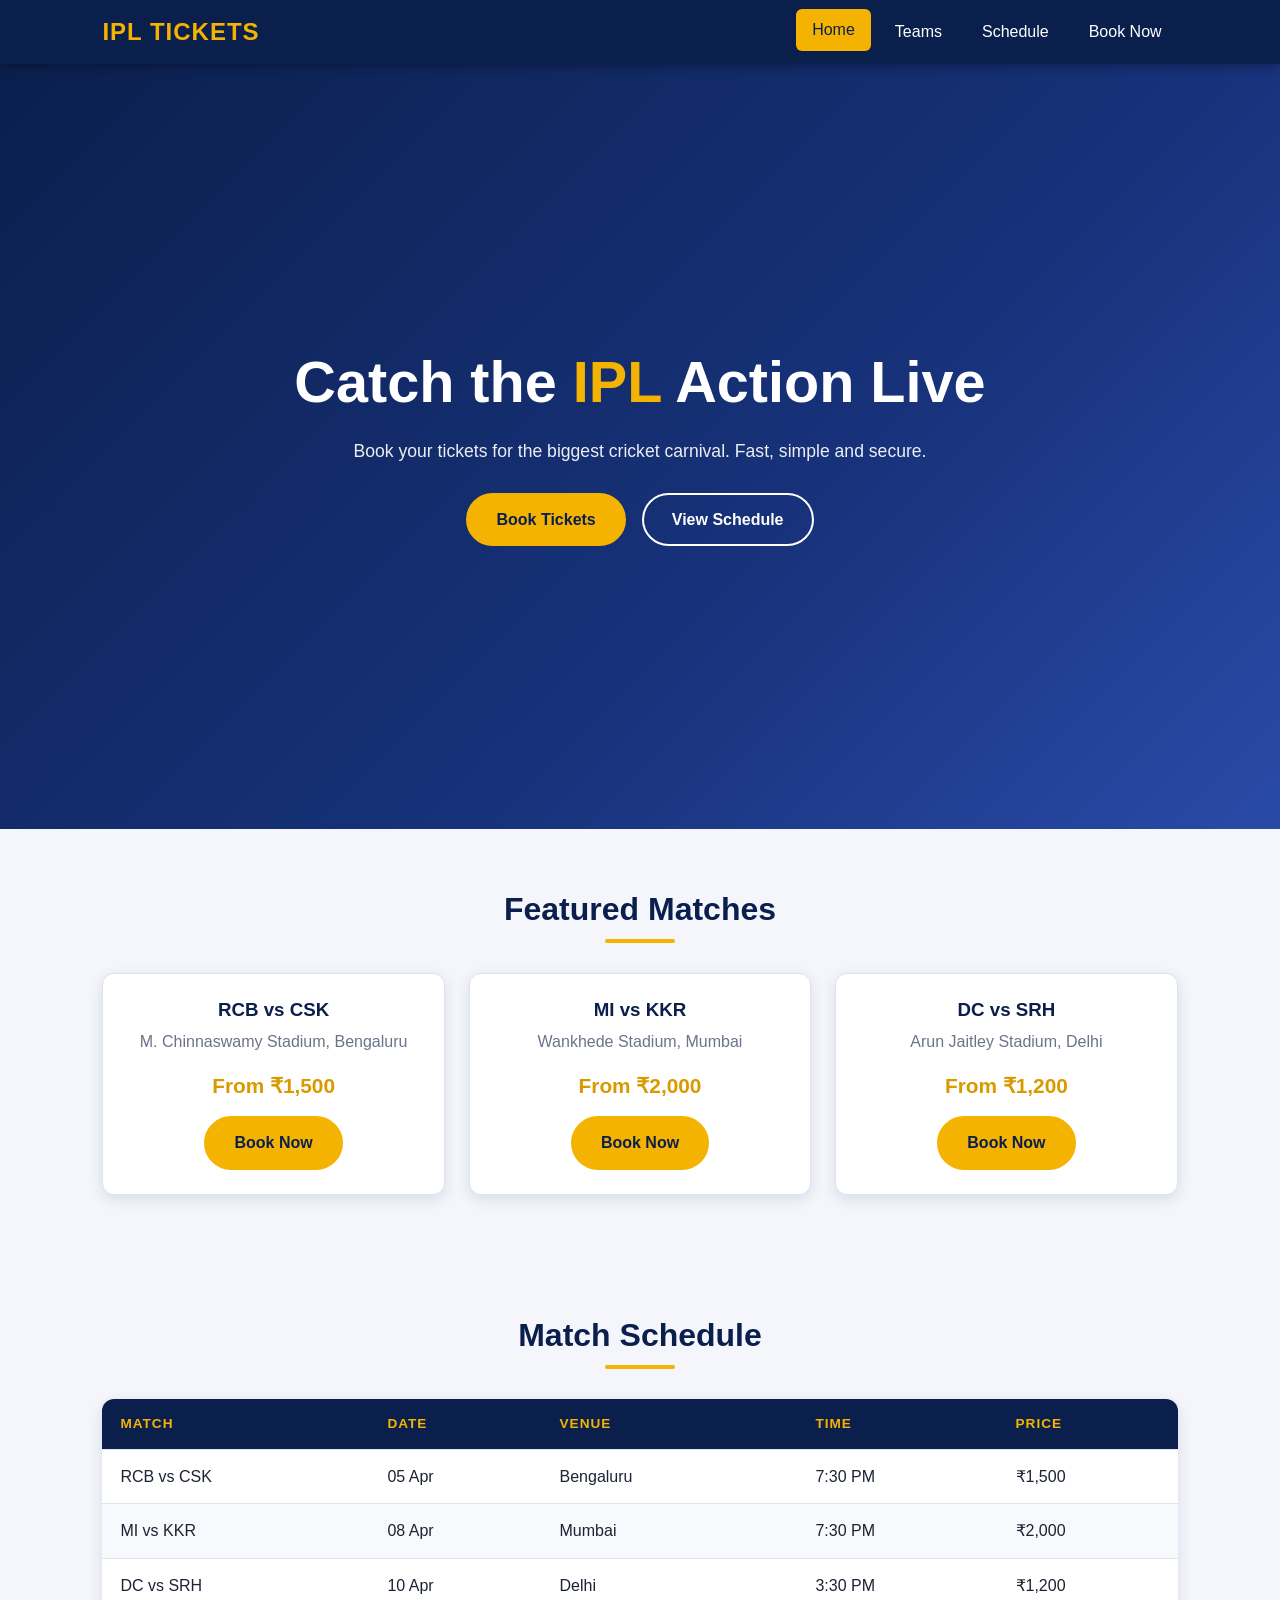
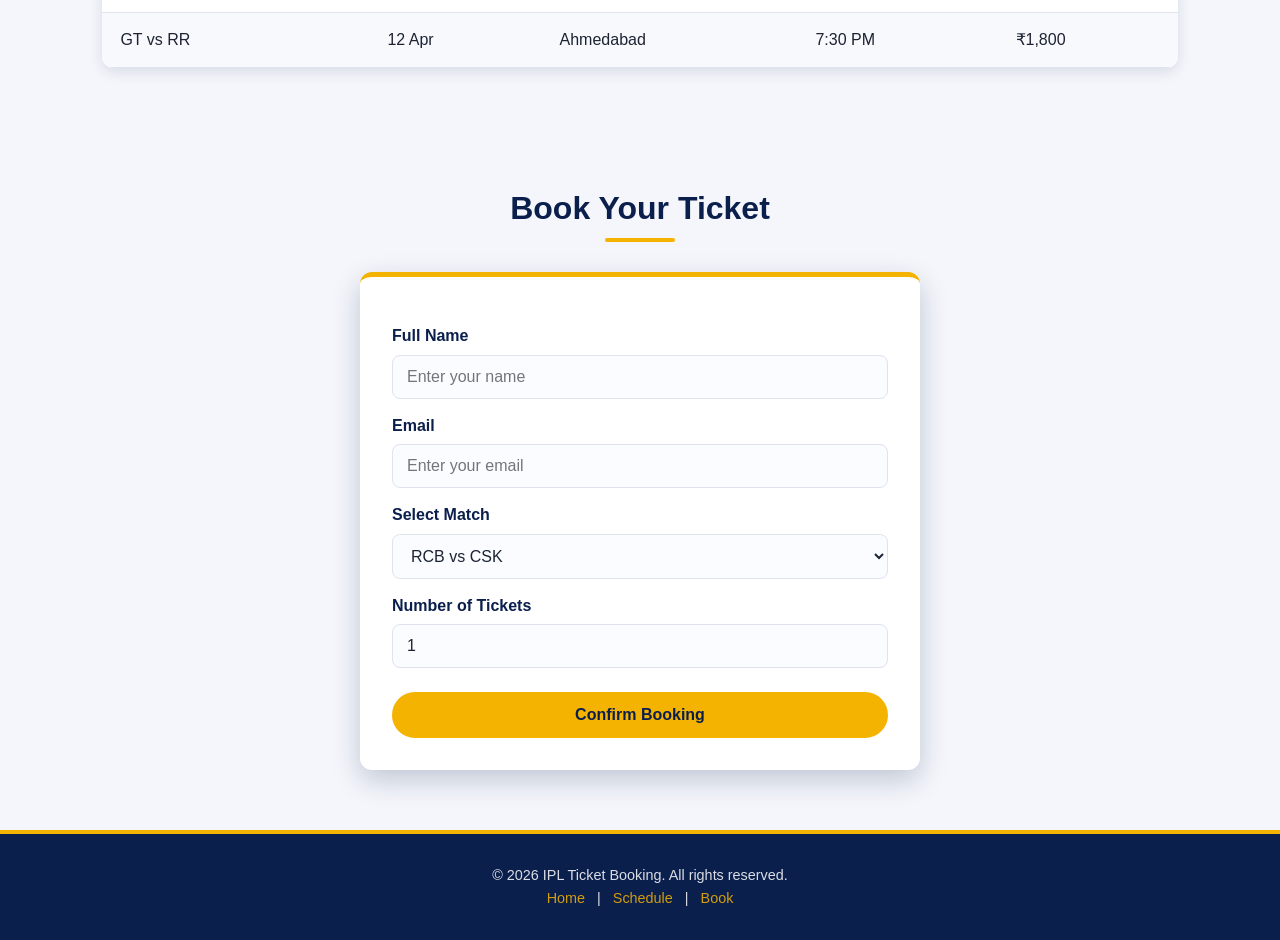
==== index.html @ 9d6592f1 "Add CSS styling for IPL Ticket Booking website" ====
<!DOCTYPE html>
<html lang="en">
<head>
  <meta charset="UTF-8">
  <meta name="viewport" content="width=device-width, initial-scale=1.0">
  <title>IPL Ticket Booking</title>
  <link rel="stylesheet" href="styles.css">
</head>
<body>

  <!-- NAVBAR -->
  <nav class="navbar">
    <div class="logo">IPL TICKETS</div>
    <ul>
      <li><a href="#home" class="active">Home</a></li>
      <li><a href="#teams">Teams</a></li>
      <li><a href="#schedule">Schedule</a></li>
      <li><a href="#booking">Book Now</a></li>
    </ul>
  </nav>

  <!-- HERO -->
  <header class="hero" id="home">
    <h1>Catch the <span>IPL</span> Action Live</h1>
    <p>Book your tickets for the biggest cricket carnival. Fast, simple and secure.</p>
    <div class="hero-buttons">
      <a href="#booking" class="btn">Book Tickets</a>
      <a href="#schedule" class="btn btn-outline">View Schedule</a>
    </div>
  </header>

  <!-- TEAM CARDS -->
  <section id="teams">
    <h2>Featured Matches</h2>
    <div class="cards">
      <div class="card">
        <h3>RCB vs CSK</h3>
        <p>M. Chinnaswamy Stadium, Bengaluru</p>
        <span class="price">From ₹1,500</span>
        <a href="#booking" class="btn">Book Now</a>
      </div>
      <div class="card">
        <h3>MI vs KKR</h3>
        <p>Wankhede Stadium, Mumbai</p>
        <span class="price">From ₹2,000</span>
        <a href="#booking" class="btn">Book Now</a>
      </div>
      <div class="card">
        <h3>DC vs SRH</h3>
        <p>Arun Jaitley Stadium, Delhi</p>
        <span class="price">From ₹1,200</span>
        <a href="#booking" class="btn">Book Now</a>
      </div>
    </div>
  </section>

  <!-- MATCH SCHEDULE TABLE -->
  <section id="schedule">
    <h2>Match Schedule</h2>
    <div class="table-wrapper">
      <table>
        <thead>
          <tr>
            <th>Match</th>
            <th>Date</th>
            <th>Venue</th>
            <th>Time</th>
            <th>Price</th>
          </tr>
        </thead>
        <tbody>
          <tr><td>RCB vs CSK</td><td>05 Apr</td><td>Bengaluru</td><td>7:30 PM</td><td>₹1,500</td></tr>
          <tr><td>MI vs KKR</td><td>08 Apr</td><td>Mumbai</td><td>7:30 PM</td><td>₹2,000</td></tr>
          <tr><td>DC vs SRH</td><td>10 Apr</td><td>Delhi</td><td>3:30 PM</td><td>₹1,200</td></tr>
          <tr><td>GT vs RR</td><td>12 Apr</td><td>Ahmedabad</td><td>7:30 PM</td><td>₹1,800</td></tr>
        </tbody>
      </table>
    </div>
  </section>

  <!-- BOOKING FORM -->
  <section id="booking">
    <h2>Book Your Ticket</h2>
    <form>
      <label for="name">Full Name</label>
      <input type="text" id="name" placeholder="Enter your name" required>

      <label for="email">Email</label>
      <input type="email" id="email" placeholder="Enter your email" required>

      <label for="match">Select Match</label>
      <select id="match">
        <option>RCB vs CSK</option>
        <option>MI vs KKR</option>
        <option>DC vs SRH</option>
        <option>GT vs RR</option>
      </select>

      <label for="tickets">Number of Tickets</label>
      <input type="number" id="tickets" min="1" max="10" value="1">

      <button type="submit">Confirm Booking</button>
    </form>
  </section>

  <!-- FOOTER -->
  <footer>
    <p>&copy; 2026 IPL Ticket Booking. All rights reserved.</p>
    <p><a href="#home">Home</a> | <a href="#schedule">Schedule</a> | <a href="#booking">Book</a></p>
  </footer>

</body>
</html>
---- styles.css ----
/* ==========================================================
   IPL Ticket Booking - styles.css
   Theme: Dark Blue + Gold
   ========================================================== */

/* ---------- 1. CSS VARIABLES ---------- */
:root {
  --primary: #0b1f4d;        /* dark blue */
  --primary-light: #17327a;
  --accent: #f5b301;         /* gold */
  --accent-dark: #d99a00;
  --background: #f4f6fb;
  --surface: #ffffff;
  --text: #1c2333;
  --text-light: #ffffff;
  --muted: #6b7489;
  --border: #dfe3ee;
  --radius: 12px;
  --shadow: 0 4px 14px rgba(11, 31, 77, 0.12);
  --shadow-lg: 0 10px 28px rgba(11, 31, 77, 0.22);
  --nav-height: 64px;
}

/* ---------- 2. RESET & BASE ---------- */
* {
  margin: 0;
  padding: 0;
  box-sizing: border-box;
}

html {
  scroll-behavior: smooth;
}

body {
  font-family: "Segoe UI", Roboto, Arial, sans-serif;
  background: var(--background);
  color: var(--text);
  line-height: 1.6;
  padding-top: var(--nav-height); /* space for fixed navbar */
}

h1, h2, h3 {
  line-height: 1.25;
  color: var(--primary);
}

section {
  padding: 60px 8%;
}

section > h2 {
  text-align: center;
  font-size: 2rem;
  margin-bottom: 30px;
}

section > h2::after {
  content: "";
  display: block;
  width: 70px;
  height: 4px;
  background: var(--accent);
  border-radius: 4px;
  margin: 10px auto 0;
}

a {
  text-decoration: none;
}

img {
  max-width: 100%;
  display: block;
}

/* ---------- 3. NAVIGATION BAR ---------- */
nav,
.navbar {
  position: fixed;
  top: 0;
  left: 0;
  width: 100%;
  height: var(--nav-height);
  background: var(--primary);
  display: flex;
  align-items: center;
  justify-content: space-between;
  padding: 0 8%;
  z-index: 1000;
  box-shadow: 0 2px 10px rgba(0, 0, 0, 0.35);
}

.logo {
  color: var(--accent);
  font-size: 1.5rem;
  font-weight: 800;
  letter-spacing: 1px;
}

nav ul,
.navbar ul {
  list-style: none;
  display: flex;
  gap: 8px;
}

nav ul li a,
.navbar ul li a {
  color: var(--text-light);
  font-weight: 500;
  padding: 8px 16px;
  border-radius: 6px;
  display: inline-block;
  transition: background 0.3s ease, color 0.3s ease, transform 0.2s ease;
}

nav ul li a:hover,
.navbar ul li a:hover,
nav ul li a.active {
  background: var(--accent);
  color: var(--primary);
  transform: translateY(-2px);
}

/* ---------- 4. HERO / BANNER ---------- */
.hero,
.banner {
  min-height: 85vh;
  display: flex;
  flex-direction: column;
  align-items: center;
  justify-content: center;
  text-align: center;
  gap: 18px;
  padding: 80px 8%;
  color: var(--text-light);
  background: linear-gradient(135deg, var(--primary) 0%, var(--primary-light) 60%, #2a4aa8 100%);
}

.hero h1,
.banner h1 {
  color: var(--text-light);
  font-size: clamp(2rem, 5vw, 3.6rem);
}

.hero h1 span,
.banner h1 span {
  color: var(--accent);
}

.hero p,
.banner p {
  max-width: 620px;
  font-size: 1.1rem;
  opacity: 0.92;
}

/* ---------- 5. BUTTONS ---------- */
.btn,
button {
  display: inline-block;
  font-family: inherit;
  font-size: 1rem;
  font-weight: 700;
  padding: 12px 28px;
  border: 2px solid var(--accent);
  border-radius: 50px;
  background: var(--accent);
  color: var(--primary);
  cursor: pointer;
  transition: all 0.3s ease;
}

.btn:hover,
button:hover {
  background: var(--accent-dark);
  border-color: var(--accent-dark);
  transform: translateY(-3px);
  box-shadow: var(--shadow-lg);
}

.btn-outline {
  background: transparent;
  color: var(--text-light);
  border-color: var(--text-light);
}

.btn-outline:hover {
  background: var(--text-light);
  color: var(--primary);
  border-color: var(--text-light);
}

.hero-buttons {
  display: flex;
  gap: 16px;
  flex-wrap: wrap;
  justify-content: center;
  margin-top: 10px;
}

/* ---------- 6. CARDS (teams / featured matches) ---------- */
.cards,
.card-container {
  display: grid;
  grid-template-columns: repeat(auto-fit, minmax(250px, 1fr));
  gap: 24px;
}

.card {
  background: var(--surface);
  border: 1px solid var(--border);
  border-radius: var(--radius);
  padding: 24px;
  text-align: center;
  box-shadow: var(--shadow);
  transition: transform 0.3s ease, box-shadow 0.3s ease;
}

.card:hover {
  transform: translateY(-6px);
  box-shadow: var(--shadow-lg);
  border-color: var(--accent);
}

.card h3 {
  margin-bottom: 8px;
}

.card p {
  color: var(--muted);
  margin-bottom: 14px;
}

.card .price {
  display: block;
  font-size: 1.3rem;
  font-weight: 800;
  color: var(--accent-dark);
  margin-bottom: 14px;
}

/* ---------- 7. TABLES (match schedule) ---------- */
.table-wrapper {
  overflow-x: auto;
  border-radius: var(--radius);
  box-shadow: var(--shadow);
}

table {
  width: 100%;
  border-collapse: collapse;
  background: var(--surface);
  overflow: hidden;
}

thead {
  background: var(--primary);
  color: var(--accent);
}

th, td {
  padding: 14px 18px;
  text-align: left;
  border-bottom: 1px solid var(--border);
}

th {
  text-transform: uppercase;
  font-size: 0.85rem;
  letter-spacing: 1px;
}

tbody tr {
  transition: background 0.2s ease;
}

tbody tr:nth-child(even) {
  background: #f8f9fd;
}

tbody tr:hover {
  background: #fff6d6;
}

/* ---------- 8. FORMS (booking form) ---------- */
form {
  max-width: 560px;
  margin: 0 auto;
  background: var(--surface);
  padding: 32px;
  border-radius: var(--radius);
  border-top: 5px solid var(--accent);
  box-shadow: var(--shadow-lg);
}

form label {
  display: block;
  font-weight: 600;
  margin: 14px 0 6px;
  color: var(--primary);
}

form input,
form select,
form textarea {
  width: 100%;
  padding: 12px 14px;
  font-family: inherit;
  font-size: 1rem;
  border: 1.5px solid var(--border);
  border-radius: 8px;
  background: #fbfcff;
  color: var(--text);
  transition: border-color 0.25s ease, box-shadow 0.25s ease;
}

form input:focus,
form select:focus,
form textarea:focus {
  outline: none;
  border-color: var(--accent);
  box-shadow: 0 0 0 3px rgba(245, 179, 1, 0.25);
}

form button {
  width: 100%;
  margin-top: 24px;
}

/* ---------- 9. FOOTER ---------- */
footer {
  background: var(--primary);
  color: var(--text-light);
  text-align: center;
  padding: 30px 8%;
  border-top: 4px solid var(--accent);
}

footer a {
  color: var(--accent);
  margin: 0 8px;
}

footer a:hover {
  text-decoration: underline;
}

footer p {
  font-size: 0.9rem;
  opacity: 0.85;
}

/* ---------- 10. RESPONSIVE ---------- */
@media (max-width: 768px) {
  nav,
  .navbar {
    padding: 0 4%;
  }

  nav ul li a,
  .navbar ul li a {
    padding: 6px 10px;
    font-size: 0.9rem;
  }

  section {
    padding: 40px 5%;
  }

  th, td {
    padding: 10px;
    font-size: 0.9rem;
  }

  form {
    padding: 22px;
  }
}
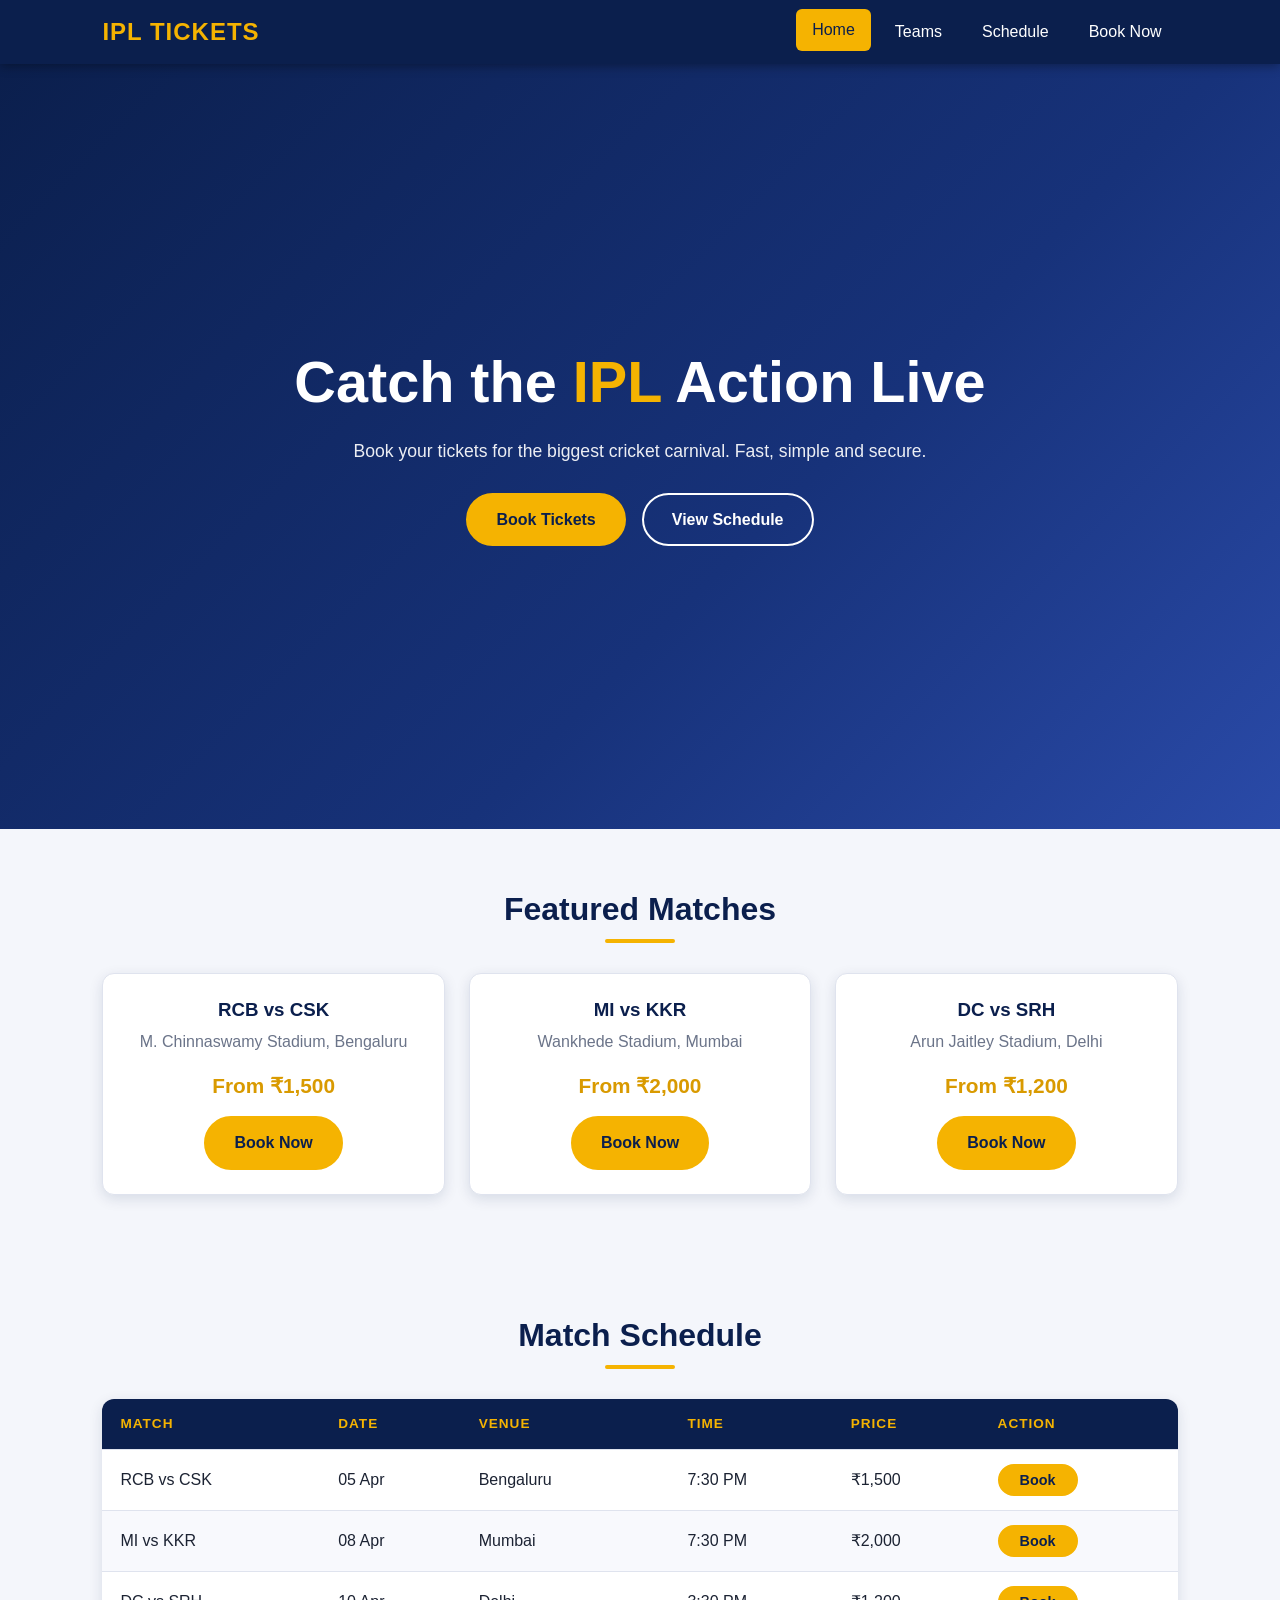
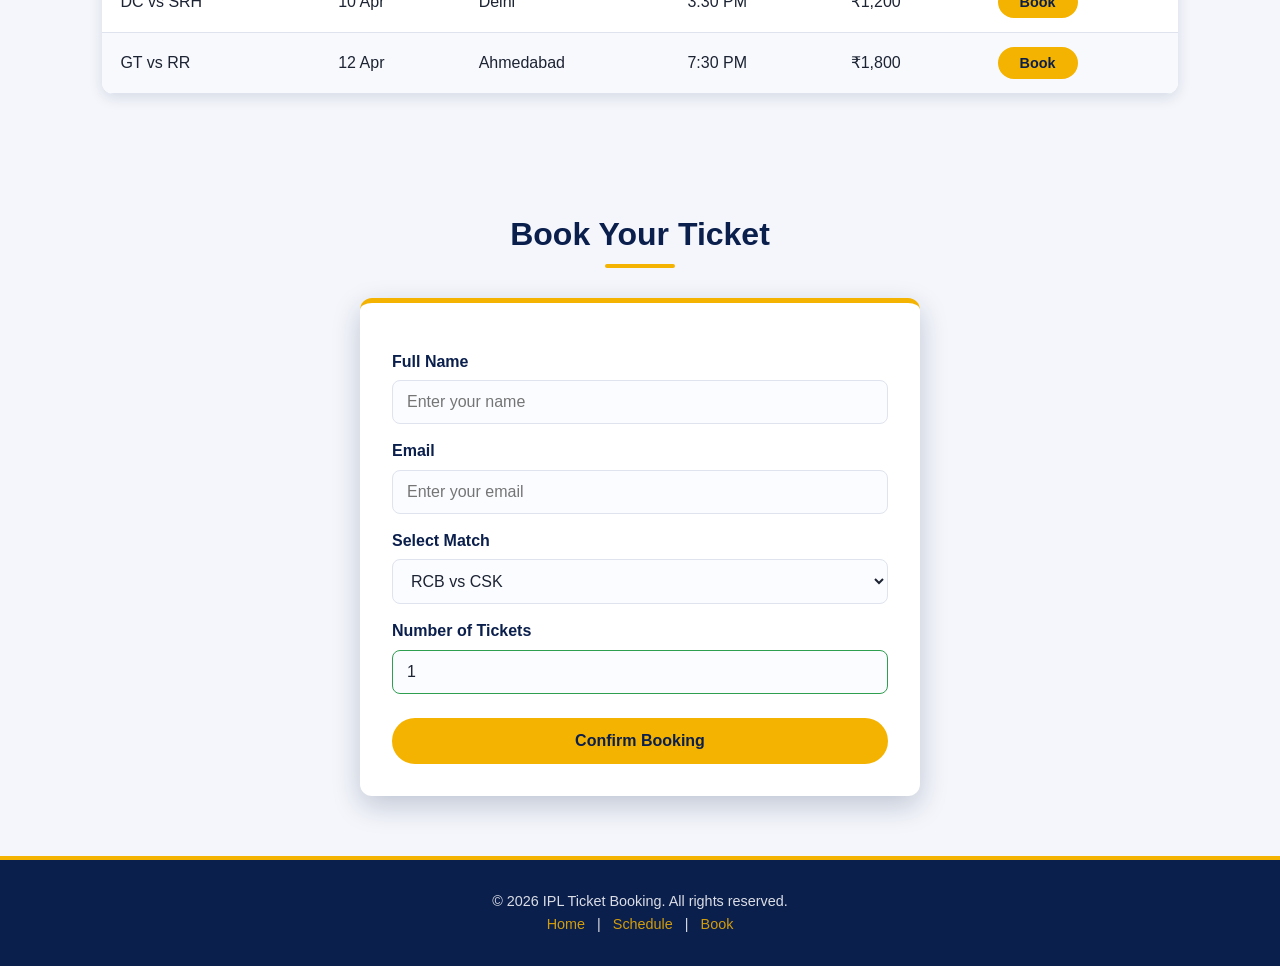
==== commit d0330781: "Add app.js with showToast() and smooth scrolling to booking form" ====
--- a/index.html
+++ b/index.html
@@ -15,7 +15,7 @@
       <li><a href="#home" class="active">Home</a></li>
       <li><a href="#teams">Teams</a></li>
       <li><a href="#schedule">Schedule</a></li>
-      <li><a href="#booking">Book Now</a></li>
+      <li><a href="booking.html">Book Now</a></li>
     </ul>
   </nav>
 
@@ -24,7 +24,7 @@
     <h1>Catch the <span>IPL</span> Action Live</h1>
     <p>Book your tickets for the biggest cricket carnival. Fast, simple and secure.</p>
     <div class="hero-buttons">
-      <a href="#booking" class="btn">Book Tickets</a>
+      <a href="booking.html" class="btn">Book Tickets</a>
       <a href="#schedule" class="btn btn-outline">View Schedule</a>
     </div>
   </header>
@@ -37,19 +37,19 @@
         <h3>RCB vs CSK</h3>
         <p>M. Chinnaswamy Stadium, Bengaluru</p>
         <span class="price">From ₹1,500</span>
-        <a href="#booking" class="btn">Book Now</a>
+        <a href="booking.html" class="btn">Book Now</a>
       </div>
       <div class="card">
         <h3>MI vs KKR</h3>
         <p>Wankhede Stadium, Mumbai</p>
         <span class="price">From ₹2,000</span>
-        <a href="#booking" class="btn">Book Now</a>
+        <a href="booking.html" class="btn">Book Now</a>
       </div>
       <div class="card">
         <h3>DC vs SRH</h3>
         <p>Arun Jaitley Stadium, Delhi</p>
         <span class="price">From ₹1,200</span>
-        <a href="#booking" class="btn">Book Now</a>
+        <a href="booking.html" class="btn">Book Now</a>
       </div>
     </div>
   </section>
@@ -66,13 +66,14 @@
             <th>Venue</th>
             <th>Time</th>
             <th>Price</th>
+            <th>Action</th>
           </tr>
         </thead>
         <tbody>
-          <tr><td>RCB vs CSK</td><td>05 Apr</td><td>Bengaluru</td><td>7:30 PM</td><td>₹1,500</td></tr>
-          <tr><td>MI vs KKR</td><td>08 Apr</td><td>Mumbai</td><td>7:30 PM</td><td>₹2,000</td></tr>
-          <tr><td>DC vs SRH</td><td>10 Apr</td><td>Delhi</td><td>3:30 PM</td><td>₹1,200</td></tr>
-          <tr><td>GT vs RR</td><td>12 Apr</td><td>Ahmedabad</td><td>7:30 PM</td><td>₹1,800</td></tr>
+          <tr><td>RCB vs CSK</td><td>05 Apr</td><td>Bengaluru</td><td>7:30 PM</td><td>₹1,500</td><td><button type="button" class="book-btn btn-sm" data-match="rcb-csk" data-name="RCB vs CSK">Book</button></td></tr>
+          <tr><td>MI vs KKR</td><td>08 Apr</td><td>Mumbai</td><td>7:30 PM</td><td>₹2,000</td><td><button type="button" class="book-btn btn-sm" data-match="mi-kkr" data-name="MI vs KKR">Book</button></td></tr>
+          <tr><td>DC vs SRH</td><td>10 Apr</td><td>Delhi</td><td>3:30 PM</td><td>₹1,200</td><td><button type="button" class="book-btn btn-sm" data-match="dc-srh" data-name="DC vs SRH">Book</button></td></tr>
+          <tr><td>GT vs RR</td><td>12 Apr</td><td>Ahmedabad</td><td>7:30 PM</td><td>₹1,800</td><td><button type="button" class="book-btn btn-sm" data-match="gt-rr" data-name="GT vs RR">Book</button></td></tr>
         </tbody>
       </table>
     </div>
@@ -90,10 +91,10 @@
 
       <label for="match">Select Match</label>
       <select id="match">
-        <option>RCB vs CSK</option>
-        <option>MI vs KKR</option>
-        <option>DC vs SRH</option>
-        <option>GT vs RR</option>
+        <option value="rcb-csk">RCB vs CSK</option>
+        <option value="mi-kkr">MI vs KKR</option>
+        <option value="dc-srh">DC vs SRH</option>
+        <option value="gt-rr">GT vs RR</option>
       </select>
 
       <label for="tickets">Number of Tickets</label>
@@ -109,5 +110,6 @@
     <p><a href="#home">Home</a> | <a href="#schedule">Schedule</a> | <a href="#booking">Book</a></p>
   </footer>
 
+  <script src="app.js"></script>
 </body>
-</html>
+</html>
--- a/styles.css
+++ b/styles.css
@@ -352,6 +352,161 @@
   opacity: 0.85;
 }
 
+/* ---------- 9b. BOOKING PAGE EXTRAS (Activity 3) ---------- */
+.booking-section {
+  min-height: 80vh;
+}
+
+.booking-section form {
+  max-width: 680px;
+}
+
+fieldset {
+  border: 1.5px solid var(--border);
+  border-radius: var(--radius);
+  padding: 8px 20px 20px;
+  margin-bottom: 22px;
+}
+
+legend {
+  padding: 0 10px;
+  font-weight: 700;
+  color: var(--primary);
+}
+
+.group-label {
+  font-weight: 600;
+  color: var(--primary);
+  margin: 14px 0 6px;
+}
+
+.option-group {
+  display: flex;
+  flex-wrap: wrap;
+  gap: 8px 22px;
+}
+
+form label.option {
+  display: flex;
+  align-items: center;
+  gap: 8px;
+  font-weight: 500;
+  color: var(--text);
+  margin: 4px 0;
+  cursor: pointer;
+}
+
+form input[type="radio"],
+form input[type="checkbox"] {
+  width: auto;
+  accent-color: var(--accent-dark);
+  transform: scale(1.2);
+}
+
+.terms {
+  margin-top: 18px !important;
+}
+
+.form-buttons {
+  display: flex;
+  gap: 14px;
+}
+
+.form-buttons button {
+  flex: 1;
+  margin-top: 6px;
+}
+
+.btn-reset {
+  background: transparent;
+  color: var(--primary);
+  border-color: var(--primary);
+}
+
+.btn-reset:hover {
+  background: var(--primary);
+  color: var(--text-light);
+  border-color: var(--primary);
+}
+
+/* Built-in validation feedback */
+form input:invalid:not(:placeholder-shown),
+form select:invalid:not(:focus) {
+  border-color: #d93025;
+}
+
+form input:valid:not(:placeholder-shown) {
+  border-color: #2e9e4f;
+}
+
+.success-msg {
+  margin-top: 20px;
+  padding: 14px;
+  border-radius: 8px;
+  background: #e6f6ec;
+  color: #1d6b38;
+  border: 1px solid #2e9e4f;
+  font-weight: 600;
+  text-align: center;
+}
+
+.success-msg[hidden] {
+  display: none;
+}
+
+/* ---------- 9c. TOAST + BOOK BUTTON (Activity 5) ---------- */
+section {
+  scroll-margin-top: var(--nav-height); /* keeps headings below the fixed navbar */
+}
+
+.btn-sm {
+  padding: 6px 20px;
+  font-size: 0.9rem;
+}
+
+#toast-container {
+  position: fixed;
+  bottom: 24px;
+  right: 24px;
+  display: flex;
+  flex-direction: column;
+  gap: 10px;
+  z-index: 2000;
+}
+
+.toast {
+  min-width: 260px;
+  max-width: 340px;
+  padding: 14px 18px;
+  border-radius: 8px;
+  border-left: 6px solid var(--accent);
+  background: var(--primary);
+  color: var(--text-light);
+  font-weight: 600;
+  box-shadow: var(--shadow-lg);
+  opacity: 0;
+  transform: translateX(40px);
+  transition: opacity 0.35s ease, transform 0.35s ease;
+}
+
+.toast.show {
+  opacity: 1;
+  transform: translateX(0);
+}
+
+.toast-success { border-left-color: #2e9e4f; }
+.toast-error   { border-left-color: #d93025; }
+.toast-info    { border-left-color: var(--accent); }
+
+@media (max-width: 768px) {
+  #toast-container {
+    left: 16px;
+    right: 16px;
+    bottom: 16px;
+  }
+  .toast { max-width: none; }
+}
+
 /* ---------- 10. RESPONSIVE ---------- */
 @media (max-width: 768px) {
   nav,
@@ -377,4 +532,4 @@
   form {
     padding: 22px;
   }
-}
+}
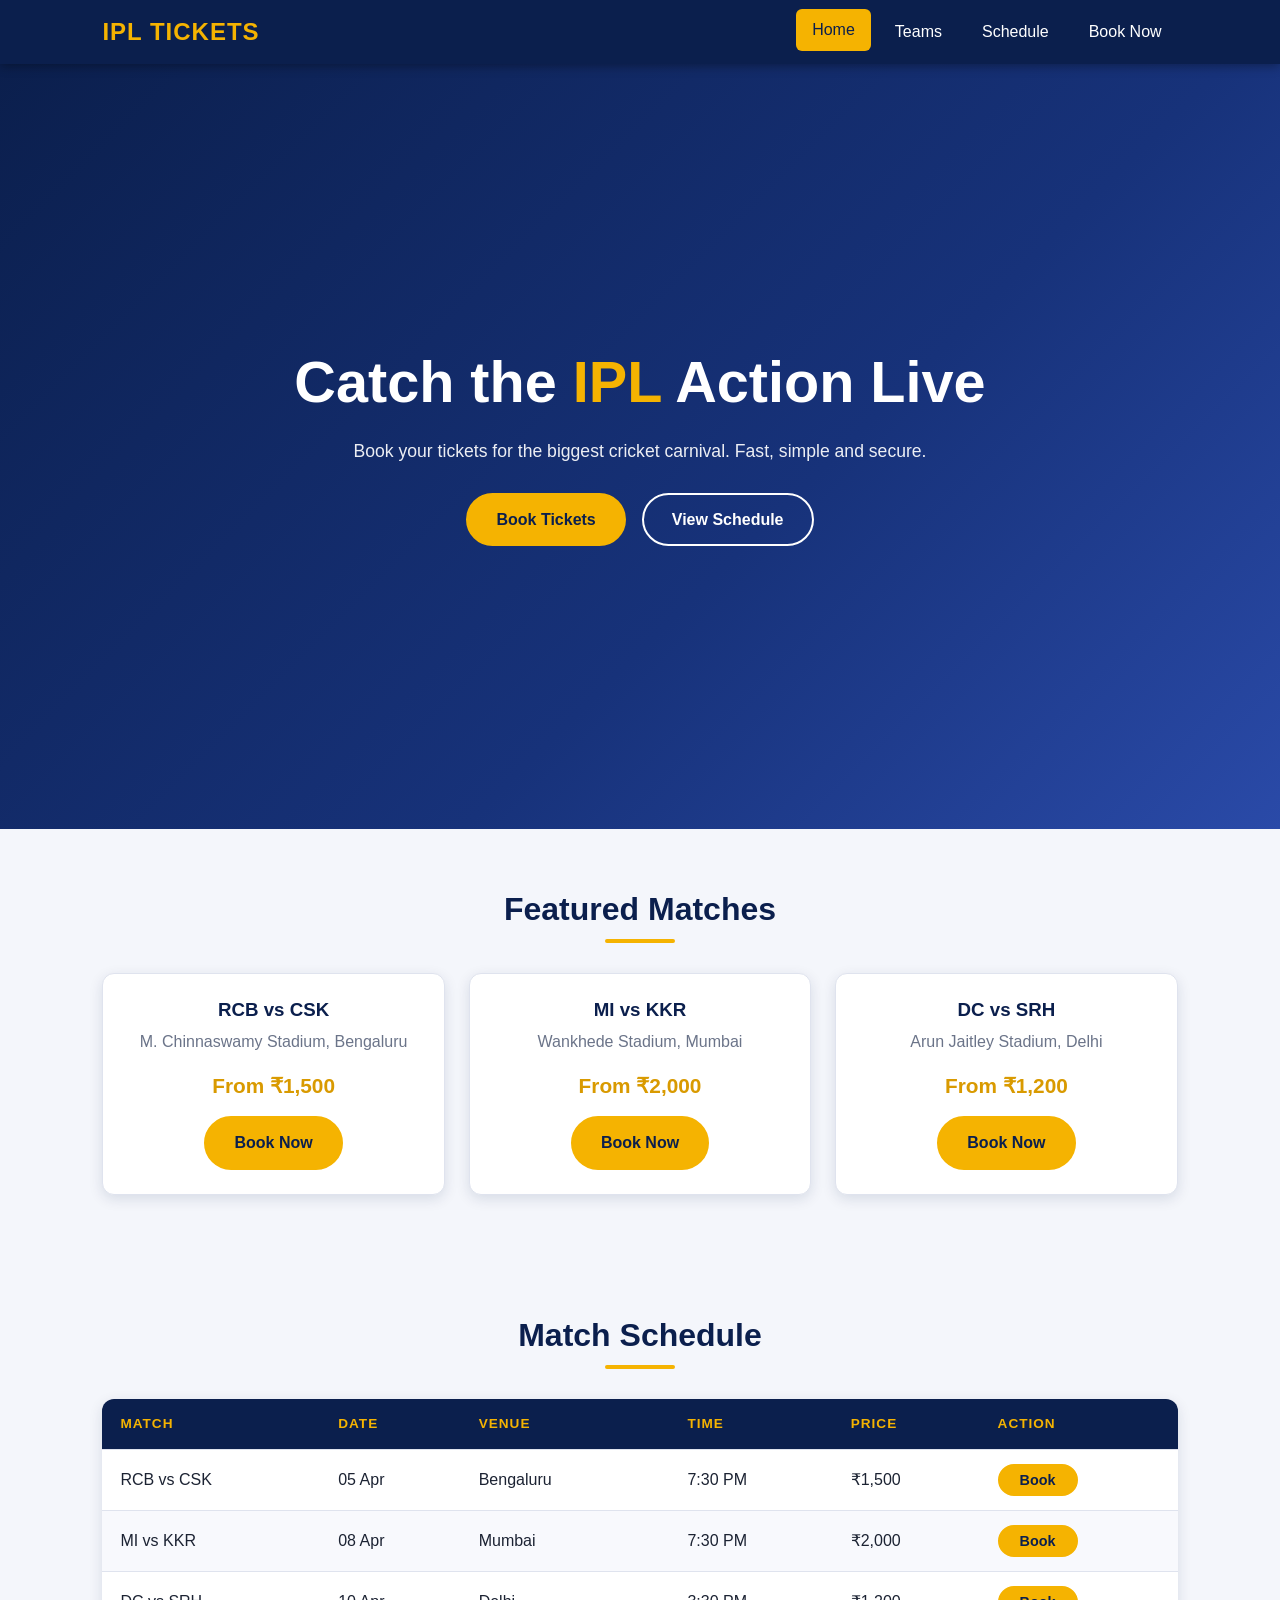
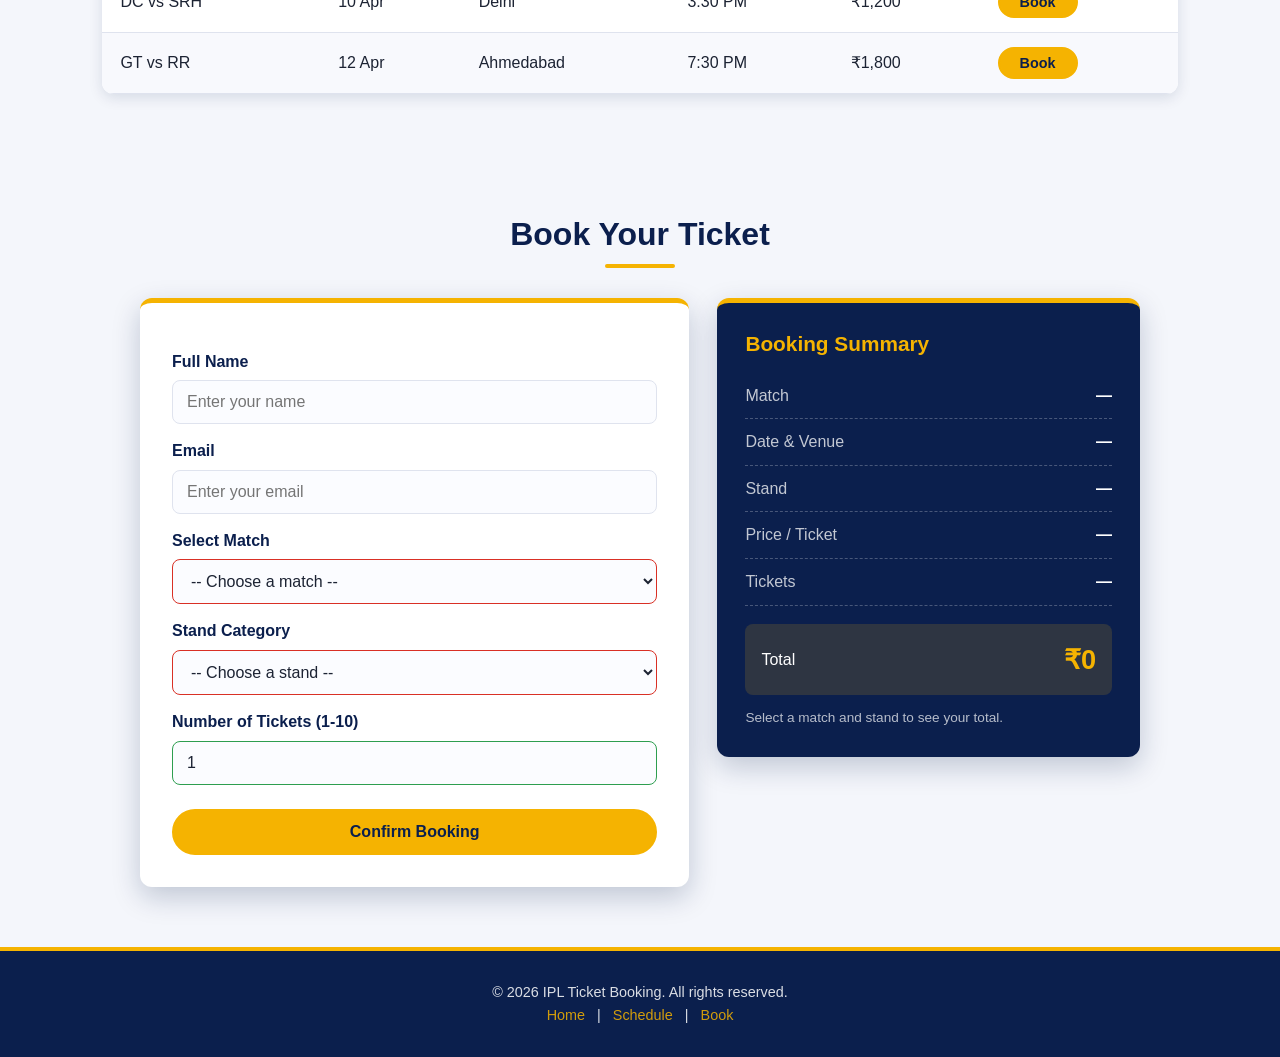
==== commit 64f506a1: "Add live booking summary with price calculation using change events" ====
--- a/index.html
+++ b/index.html
@@ -79,29 +79,59 @@
     </div>
   </section>
 
-  <!-- BOOKING FORM -->
+  <!-- BOOKING FORM + LIVE SUMMARY -->
   <section id="booking">
     <h2>Book Your Ticket</h2>
-    <form>
-      <label for="name">Full Name</label>
-      <input type="text" id="name" placeholder="Enter your name" required>
+    <div class="booking-layout">
 
-      <label for="email">Email</label>
-      <input type="email" id="email" placeholder="Enter your email" required>
+      <form id="homeBookingForm">
+        <label for="name">Full Name</label>
+        <input type="text" id="name" placeholder="Enter your name" required minlength="3">
 
-      <label for="match">Select Match</label>
-      <select id="match">
-        <option value="rcb-csk">RCB vs CSK</option>
-        <option value="mi-kkr">MI vs KKR</option>
-        <option value="dc-srh">DC vs SRH</option>
-        <option value="gt-rr">GT vs RR</option>
-      </select>
+        <label for="email">Email</label>
+        <input type="email" id="email" placeholder="Enter your email" required>
 
-      <label for="tickets">Number of Tickets</label>
-      <input type="number" id="tickets" min="1" max="10" value="1">
+        <label for="match">Select Match</label>
+        <select id="match" required>
+          <option value="">-- Choose a match --</option>
+          <option value="rcb-csk" data-name="RCB vs CSK" data-date="05 Apr" data-venue="Bengaluru">RCB vs CSK - Bengaluru (05 Apr)</option>
+          <option value="mi-kkr" data-name="MI vs KKR" data-date="08 Apr" data-venue="Mumbai">MI vs KKR - Mumbai (08 Apr)</option>
+          <option value="dc-srh" data-name="DC vs SRH" data-date="10 Apr" data-venue="Delhi">DC vs SRH - Delhi (10 Apr)</option>
+          <option value="gt-rr" data-name="GT vs RR" data-date="12 Apr" data-venue="Ahmedabad">GT vs RR - Ahmedabad (12 Apr)</option>
+        </select>
 
-      <button type="submit">Confirm Booking</button>
-    </form>
+        <label for="stand">Stand Category</label>
+        <select id="stand" required>
+          <option value="">-- Choose a stand --</option>
+          <option value="general" data-price="1200" data-name="General Stand">General Stand - &#8377;1,200</option>
+          <option value="premium" data-price="2500" data-name="Premium Stand">Premium Stand - &#8377;2,500</option>
+          <option value="vip" data-price="5000" data-name="VIP Box">VIP Box - &#8377;5,000</option>
+        </select>
+
+        <label for="tickets">Number of Tickets (1-10)</label>
+        <input type="number" id="tickets" min="1" max="10" value="1" required>
+
+        <button type="submit">Confirm Booking</button>
+      </form>
+
+      <!-- BOOKING SUMMARY CARD (updated live by app.js) -->
+      <aside class="summary-card" id="summaryCard" aria-live="polite">
+        <h3>Booking Summary</h3>
+        <dl>
+          <div class="summary-row"><dt>Match</dt><dd id="sumMatch">&mdash;</dd></div>
+          <div class="summary-row"><dt>Date &amp; Venue</dt><dd id="sumVenue">&mdash;</dd></div>
+          <div class="summary-row"><dt>Stand</dt><dd id="sumStand">&mdash;</dd></div>
+          <div class="summary-row"><dt>Price / Ticket</dt><dd id="sumPrice">&mdash;</dd></div>
+          <div class="summary-row"><dt>Tickets</dt><dd id="sumQty">&mdash;</dd></div>
+        </dl>
+        <div class="summary-total">
+          <span>Total</span>
+          <strong id="sumTotal">&#8377;0</strong>
+        </div>
+        <p class="summary-note" id="sumNote">Select a match and stand to see your total.</p>
+      </aside>
+
+    </div>
   </section>
 
   <!-- FOOTER -->
--- a/styles.css
+++ b/styles.css
@@ -507,6 +507,94 @@
   .toast { max-width: none; }
 }
 
+/* ---------- 9d. BOOKING SUMMARY CARD (Activity 7) ---------- */
+.booking-layout {
+  display: grid;
+  grid-template-columns: 1.3fr 1fr;
+  gap: 28px;
+  align-items: start;
+  max-width: 1000px;
+  margin: 0 auto;
+}
+
+.booking-layout form {
+  max-width: none;
+  margin: 0;
+}
+
+.summary-card {
+  position: sticky;
+  top: calc(var(--nav-height) + 20px);
+  background: var(--primary);
+  color: var(--text-light);
+  border-radius: var(--radius);
+  padding: 28px;
+  border-top: 5px solid var(--accent);
+  box-shadow: var(--shadow-lg);
+}
+
+.summary-card h3 {
+  color: var(--accent);
+  margin-bottom: 16px;
+  font-size: 1.3rem;
+}
+
+.summary-row {
+  display: flex;
+  justify-content: space-between;
+  gap: 16px;
+  padding: 10px 0;
+  border-bottom: 1px dashed rgba(255, 255, 255, 0.25);
+}
+
+.summary-row dt {
+  opacity: 0.75;
+}
+
+.summary-row dd {
+  font-weight: 600;
+  text-align: right;
+}
+
+.summary-total {
+  display: flex;
+  justify-content: space-between;
+  align-items: center;
+  margin-top: 18px;
+  padding: 14px 16px;
+  border-radius: 8px;
+  background: rgba(245, 179, 1, 0.15);
+}
+
+.summary-total strong {
+  color: var(--accent);
+  font-size: 1.7rem;
+}
+
+.summary-note {
+  margin-top: 12px;
+  font-size: 0.85rem;
+  opacity: 0.7;
+}
+
+.summary-card.updated {
+  animation: pulse 0.5s ease;
+}
+
+@keyframes pulse {
+  0%   { box-shadow: 0 0 0 0 rgba(245, 179, 1, 0.6); }
+  100% { box-shadow: 0 0 0 18px rgba(245, 179, 1, 0); }
+}
+
+@media (max-width: 860px) {
+  .booking-layout {
+    grid-template-columns: 1fr;
+  }
+  .summary-card {
+    position: static;
+  }
+}
+
 /* ---------- 10. RESPONSIVE ---------- */
 @media (max-width: 768px) {
   nav,
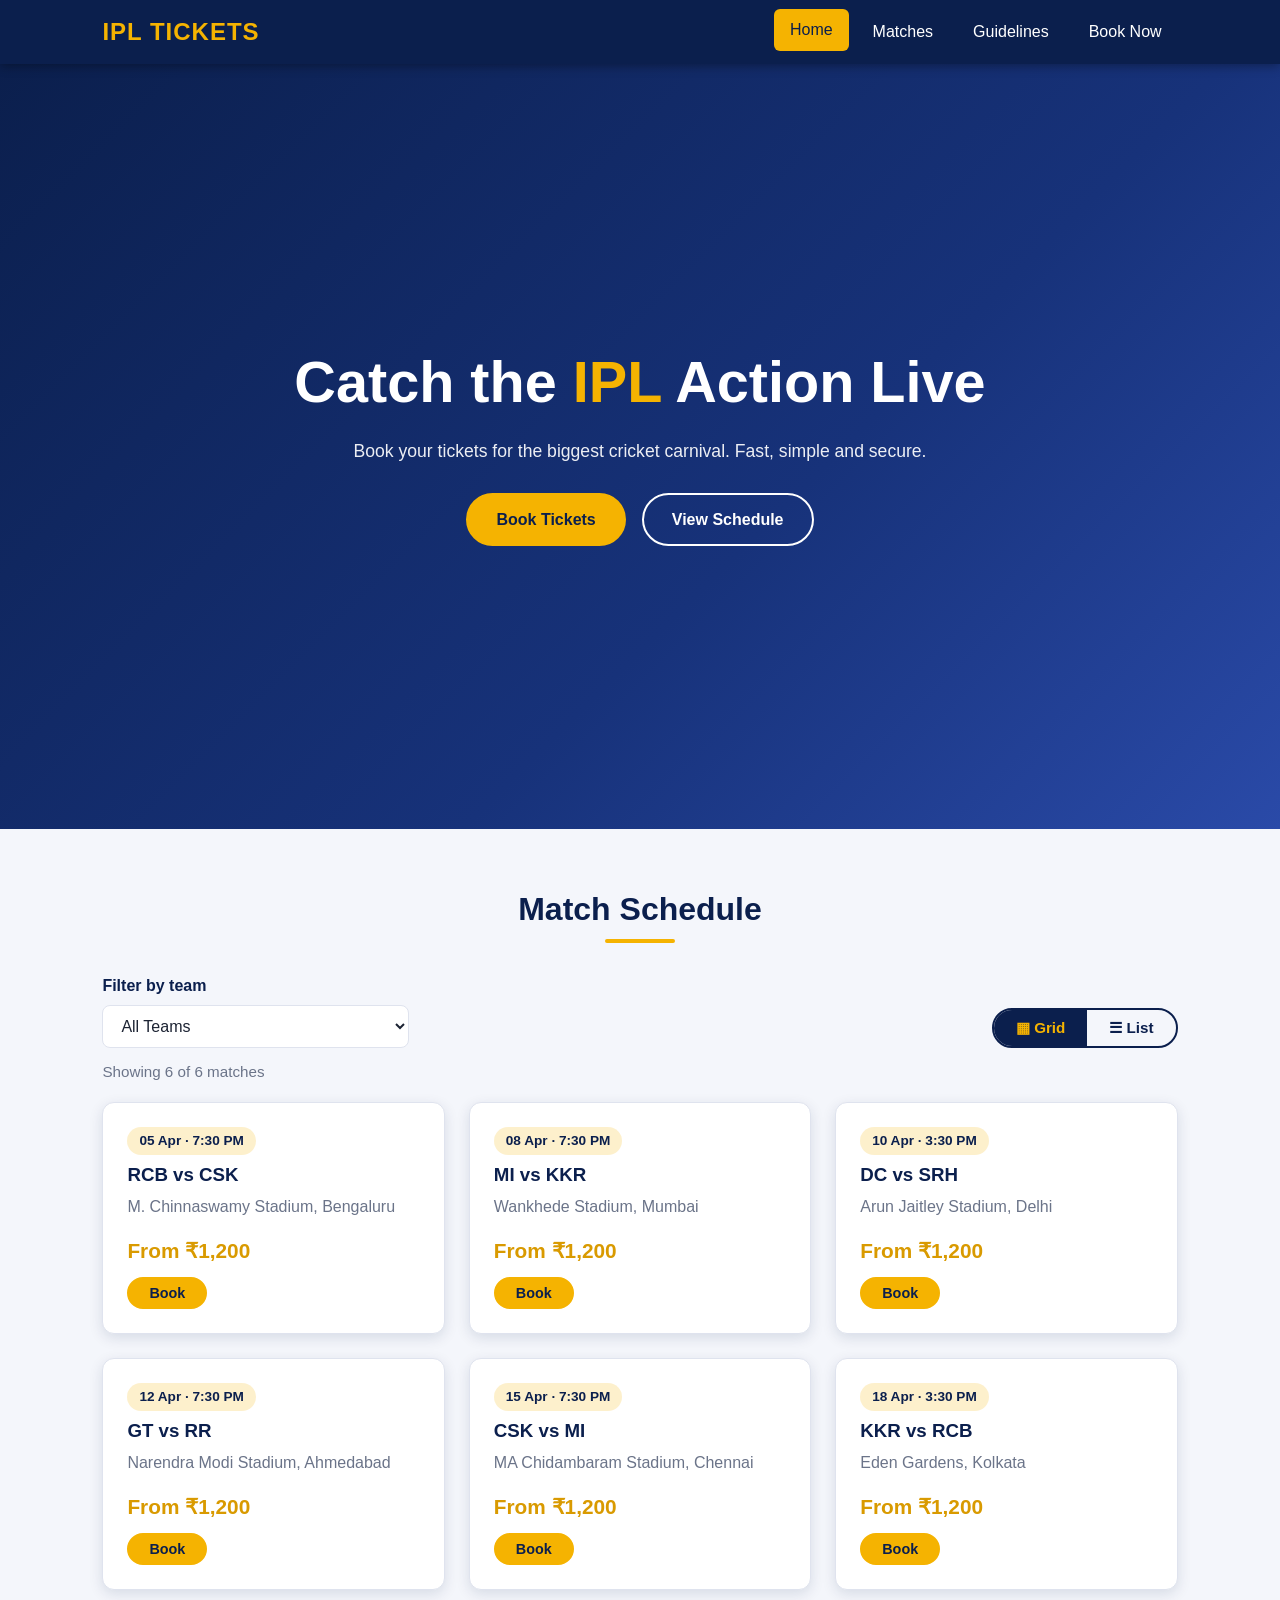
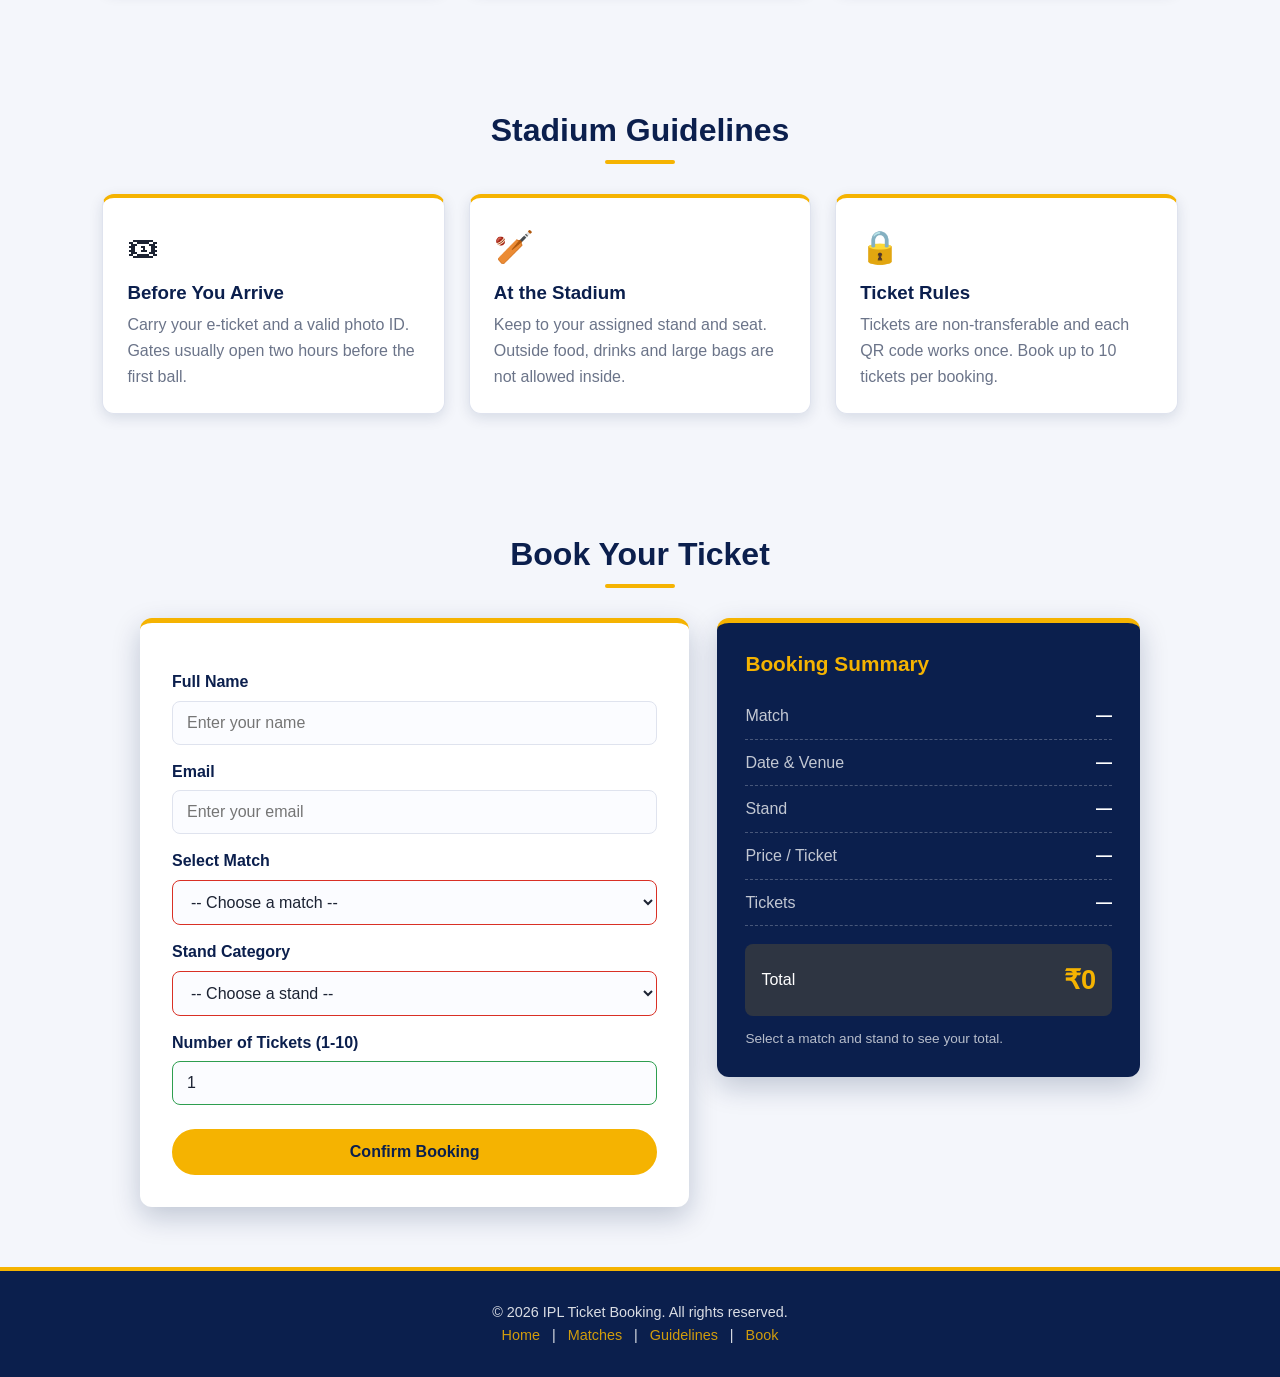
==== commit 92b1736a: "Add responsive layout with grid/flexbox, team filter, view toggle and hamburger menu" ====
--- a/index.html
+++ b/index.html
@@ -8,13 +8,19 @@
 </head>
 <body>
 
-  <!-- NAVBAR -->
+  <!-- NAVBAR (Flexbox: logo left, links right; hamburger on mobile) -->
   <nav class="navbar">
     <div class="logo">IPL TICKETS</div>
-    <ul>
+
+    <button type="button" class="nav-toggle" id="navToggle"
+            aria-label="Toggle navigation menu" aria-expanded="false" aria-controls="navLinks">
+      <span></span><span></span><span></span>
+    </button>
+
+    <ul id="navLinks" class="nav-links">
       <li><a href="#home" class="active">Home</a></li>
-      <li><a href="#teams">Teams</a></li>
-      <li><a href="#schedule">Schedule</a></li>
+      <li><a href="#schedule">Matches</a></li>
+      <li><a href="#guidelines">Guidelines</a></li>
       <li><a href="booking.html">Book Now</a></li>
     </ul>
   </nav>
@@ -29,53 +35,132 @@
     </div>
   </header>
 
-  <!-- TEAM CARDS -->
-  <section id="teams">
-    <h2>Featured Matches</h2>
-    <div class="cards">
-      <div class="card">
-        <h3>RCB vs CSK</h3>
-        <p>M. Chinnaswamy Stadium, Bengaluru</p>
-        <span class="price">From ₹1,500</span>
-        <a href="booking.html" class="btn">Book Now</a>
-      </div>
-      <div class="card">
-        <h3>MI vs KKR</h3>
-        <p>Wankhede Stadium, Mumbai</p>
-        <span class="price">From ₹2,000</span>
-        <a href="booking.html" class="btn">Book Now</a>
-      </div>
-      <div class="card">
-        <h3>DC vs SRH</h3>
-        <p>Arun Jaitley Stadium, Delhi</p>
-        <span class="price">From ₹1,200</span>
-        <a href="booking.html" class="btn">Book Now</a>
-      </div>
-    </div>
-  </section>
-
-  <!-- MATCH SCHEDULE TABLE -->
+  <!-- MATCH SCHEDULE AS CARDS (CSS Grid) + FILTER + VIEW TOGGLE -->
   <section id="schedule">
     <h2>Match Schedule</h2>
-    <div class="table-wrapper">
-      <table>
-        <thead>
-          <tr>
-            <th>Match</th>
-            <th>Date</th>
-            <th>Venue</th>
-            <th>Time</th>
-            <th>Price</th>
-            <th>Action</th>
-          </tr>
-        </thead>
-        <tbody>
-          <tr><td>RCB vs CSK</td><td>05 Apr</td><td>Bengaluru</td><td>7:30 PM</td><td>₹1,500</td><td><button type="button" class="book-btn btn-sm" data-match="rcb-csk" data-name="RCB vs CSK">Book</button></td></tr>
-          <tr><td>MI vs KKR</td><td>08 Apr</td><td>Mumbai</td><td>7:30 PM</td><td>₹2,000</td><td><button type="button" class="book-btn btn-sm" data-match="mi-kkr" data-name="MI vs KKR">Book</button></td></tr>
-          <tr><td>DC vs SRH</td><td>10 Apr</td><td>Delhi</td><td>3:30 PM</td><td>₹1,200</td><td><button type="button" class="book-btn btn-sm" data-match="dc-srh" data-name="DC vs SRH">Book</button></td></tr>
-          <tr><td>GT vs RR</td><td>12 Apr</td><td>Ahmedabad</td><td>7:30 PM</td><td>₹1,800</td><td><button type="button" class="book-btn btn-sm" data-match="gt-rr" data-name="GT vs RR">Book</button></td></tr>
-        </tbody>
-      </table>
+
+    <div class="toolbar">
+      <div class="filter-group">
+        <label for="teamFilter">Filter by team</label>
+        <select id="teamFilter">
+          <option value="all">All Teams</option>
+          <option value="rcb">RCB - Royal Challengers Bengaluru</option>
+          <option value="csk">CSK - Chennai Super Kings</option>
+          <option value="mi">MI - Mumbai Indians</option>
+          <option value="kkr">KKR - Kolkata Knight Riders</option>
+          <option value="dc">DC - Delhi Capitals</option>
+          <option value="srh">SRH - Sunrisers Hyderabad</option>
+          <option value="gt">GT - Gujarat Titans</option>
+          <option value="rr">RR - Rajasthan Royals</option>
+        </select>
+      </div>
+
+      <div class="view-toggle" role="group" aria-label="Switch layout">
+        <button type="button" class="view-btn active" id="gridViewBtn" aria-pressed="true">&#9638; Grid</button>
+        <button type="button" class="view-btn" id="listViewBtn" aria-pressed="false">&#9776; List</button>
+      </div>
+    </div>
+
+    <p class="match-count" id="matchCount" aria-live="polite">Showing 6 of 6 matches</p>
+
+    <div class="match-grid" id="matchGrid">
+
+      <article class="card match-card" data-teams="rcb csk">
+        <div class="match-info">
+          <span class="match-date">05 Apr &middot; 7:30 PM</span>
+          <h3>RCB vs CSK</h3>
+          <p>M. Chinnaswamy Stadium, Bengaluru</p>
+        </div>
+        <div class="match-action">
+          <span class="price">From &#8377;1,200</span>
+          <button type="button" class="book-btn btn-sm" data-match="rcb-csk" data-name="RCB vs CSK">Book</button>
+        </div>
+      </article>
+
+      <article class="card match-card" data-teams="mi kkr">
+        <div class="match-info">
+          <span class="match-date">08 Apr &middot; 7:30 PM</span>
+          <h3>MI vs KKR</h3>
+          <p>Wankhede Stadium, Mumbai</p>
+        </div>
+        <div class="match-action">
+          <span class="price">From &#8377;1,200</span>
+          <button type="button" class="book-btn btn-sm" data-match="mi-kkr" data-name="MI vs KKR">Book</button>
+        </div>
+      </article>
+
+      <article class="card match-card" data-teams="dc srh">
+        <div class="match-info">
+          <span class="match-date">10 Apr &middot; 3:30 PM</span>
+          <h3>DC vs SRH</h3>
+          <p>Arun Jaitley Stadium, Delhi</p>
+        </div>
+        <div class="match-action">
+          <span class="price">From &#8377;1,200</span>
+          <button type="button" class="book-btn btn-sm" data-match="dc-srh" data-name="DC vs SRH">Book</button>
+        </div>
+      </article>
+
+      <article class="card match-card" data-teams="gt rr">
+        <div class="match-info">
+          <span class="match-date">12 Apr &middot; 7:30 PM</span>
+          <h3>GT vs RR</h3>
+          <p>Narendra Modi Stadium, Ahmedabad</p>
+        </div>
+        <div class="match-action">
+          <span class="price">From &#8377;1,200</span>
+          <button type="button" class="book-btn btn-sm" data-match="gt-rr" data-name="GT vs RR">Book</button>
+        </div>
+      </article>
+
+      <article class="card match-card" data-teams="csk mi">
+        <div class="match-info">
+          <span class="match-date">15 Apr &middot; 7:30 PM</span>
+          <h3>CSK vs MI</h3>
+          <p>MA Chidambaram Stadium, Chennai</p>
+        </div>
+        <div class="match-action">
+          <span class="price">From &#8377;1,200</span>
+          <button type="button" class="book-btn btn-sm" data-match="csk-mi" data-name="CSK vs MI">Book</button>
+        </div>
+      </article>
+
+      <article class="card match-card" data-teams="kkr rcb">
+        <div class="match-info">
+          <span class="match-date">18 Apr &middot; 3:30 PM</span>
+          <h3>KKR vs RCB</h3>
+          <p>Eden Gardens, Kolkata</p>
+        </div>
+        <div class="match-action">
+          <span class="price">From &#8377;1,200</span>
+          <button type="button" class="book-btn btn-sm" data-match="kkr-rcb" data-name="KKR vs RCB">Book</button>
+        </div>
+      </article>
+
+    </div>
+
+    <p class="no-matches" id="noMatches" hidden>No matches found for this team.</p>
+  </section>
+
+  <!-- GUIDELINES (3-column CSS Grid) -->
+  <section id="guidelines">
+    <h2>Stadium Guidelines</h2>
+    <div class="guidelines-grid">
+      <div class="card guide-card">
+        <div class="guide-icon">&#127903;</div>
+        <h3>Before You Arrive</h3>
+        <p>Carry your e-ticket and a valid photo ID. Gates usually open two hours before the first ball.</p>
+      </div>
+      <div class="card guide-card">
+        <div class="guide-icon">&#127951;</div>
+        <h3>At the Stadium</h3>
+        <p>Keep to your assigned stand and seat. Outside food, drinks and large bags are not allowed inside.</p>
+      </div>
+      <div class="card guide-card">
+        <div class="guide-icon">&#128274;</div>
+        <h3>Ticket Rules</h3>
+        <p>Tickets are non-transferable and each QR code works once. Book up to 10 tickets per booking.</p>
+      </div>
     </div>
   </section>
 
@@ -98,6 +183,8 @@
           <option value="mi-kkr" data-name="MI vs KKR" data-date="08 Apr" data-venue="Mumbai">MI vs KKR - Mumbai (08 Apr)</option>
           <option value="dc-srh" data-name="DC vs SRH" data-date="10 Apr" data-venue="Delhi">DC vs SRH - Delhi (10 Apr)</option>
           <option value="gt-rr" data-name="GT vs RR" data-date="12 Apr" data-venue="Ahmedabad">GT vs RR - Ahmedabad (12 Apr)</option>
+          <option value="csk-mi" data-name="CSK vs MI" data-date="15 Apr" data-venue="Chennai">CSK vs MI - Chennai (15 Apr)</option>
+          <option value="kkr-rcb" data-name="KKR vs RCB" data-date="18 Apr" data-venue="Kolkata">KKR vs RCB - Kolkata (18 Apr)</option>
         </select>
 
         <label for="stand">Stand Category</label>
@@ -137,7 +224,7 @@
   <!-- FOOTER -->
   <footer>
     <p>&copy; 2026 IPL Ticket Booking. All rights reserved.</p>
-    <p><a href="#home">Home</a> | <a href="#schedule">Schedule</a> | <a href="#booking">Book</a></p>
+    <p><a href="#home">Home</a> | <a href="#schedule">Matches</a> | <a href="#guidelines">Guidelines</a> | <a href="#booking">Book</a></p>
   </footer>
 
   <script src="app.js"></script>
--- a/styles.css
+++ b/styles.css
@@ -620,4 +620,295 @@
   form {
     padding: 22px;
   }
+}
+
+
+/* ==========================================================
+   11. RESPONSIVE LAYOUT (Activity 8)
+   ========================================================== */
+
+/* ---------- Nav: hamburger button (hidden on desktop) ---------- */
+.nav-toggle {
+  display: none;
+  flex-direction: column;
+  justify-content: center;
+  gap: 5px;
+  width: 44px;
+  height: 44px;
+  padding: 10px;
+  background: transparent;
+  border: 2px solid var(--accent);
+  border-radius: 8px;
+  box-shadow: none;
+}
+
+.nav-toggle:hover {
+  background: rgba(245, 179, 1, 0.15);
+  border-color: var(--accent);
+  transform: none;
+  box-shadow: none;
+}
+
+.nav-toggle span {
+  display: block;
+  height: 3px;
+  width: 100%;
+  background: var(--accent);
+  border-radius: 3px;
+  transition: transform 0.3s ease, opacity 0.3s ease;
+}
+
+/* Hamburger turns into an X when the menu is open */
+.nav-toggle[aria-expanded="true"] span:nth-child(1) { transform: translateY(8px) rotate(45deg); }
+.nav-toggle[aria-expanded="true"] span:nth-child(2) { opacity: 0; }
+.nav-toggle[aria-expanded="true"] span:nth-child(3) { transform: translateY(-8px) rotate(-45deg); }
+
+/* ---------- Toolbar: team filter + grid/list toggle (Flexbox) ---------- */
+.toolbar {
+  display: flex;
+  justify-content: space-between;
+  align-items: flex-end;
+  flex-wrap: wrap;
+  gap: 16px;
+  max-width: 1100px;
+  margin: 0 auto 12px;
+}
+
+.filter-group {
+  display: flex;
+  flex-direction: column;
+  gap: 6px;
+  min-width: 260px;
+}
+
+.filter-group label {
+  font-weight: 600;
+  color: var(--primary);
+}
+
+.filter-group select {
+  padding: 11px 14px;
+  font-family: inherit;
+  font-size: 1rem;
+  border: 1.5px solid var(--border);
+  border-radius: 8px;
+  background: var(--surface);
+  color: var(--text);
+}
+
+.filter-group select:focus {
+  outline: none;
+  border-color: var(--accent);
+  box-shadow: 0 0 0 3px rgba(245, 179, 1, 0.25);
+}
+
+.view-toggle {
+  display: flex;
+  border: 2px solid var(--primary);
+  border-radius: 50px;
+  overflow: hidden;
+}
+
+.view-btn {
+  padding: 9px 22px;
+  border: none;
+  border-radius: 0;
+  background: transparent;
+  color: var(--primary);
+  font-size: 0.95rem;
+}
+
+.view-btn:hover {
+  background: rgba(11, 31, 77, 0.08);
+  transform: none;
+  box-shadow: none;
+}
+
+.view-btn.active,
+.view-btn.active:hover {
+  background: var(--primary);
+  color: var(--accent);
+}
+
+.match-count {
+  max-width: 1100px;
+  margin: 0 auto 18px;
+  color: var(--muted);
+  font-size: 0.95rem;
+}
+
+/* ---------- Match cards: CSS Grid ---------- */
+.match-grid {
+  display: grid;
+  grid-template-columns: repeat(3, 1fr);
+  gap: 24px;
+  max-width: 1100px;
+  margin: 0 auto;
+}
+
+.match-card {
+  display: flex;
+  flex-direction: column;
+  justify-content: space-between;
+  text-align: left;
+}
+
+.match-date {
+  display: inline-block;
+  margin-bottom: 8px;
+  padding: 3px 12px;
+  border-radius: 50px;
+  background: rgba(245, 179, 1, 0.2);
+  color: var(--primary);
+  font-size: 0.85rem;
+  font-weight: 700;
+}
+
+.match-card .price {
+  margin-bottom: 10px;
+}
+
+.match-card[hidden],
+.no-matches[hidden] {
+  display: none;
+}
+
+.no-matches {
+  max-width: 1100px;
+  margin: 20px auto 0;
+  padding: 24px;
+  text-align: center;
+  background: var(--surface);
+  border: 1px dashed var(--border);
+  border-radius: var(--radius);
+  color: var(--muted);
+}
+
+/* ---------- List view (toggled with JS class) ---------- */
+.match-grid.list-view {
+  grid-template-columns: 1fr;
+  gap: 14px;
+}
+
+.match-grid.list-view .match-card {
+  flex-direction: row;
+  align-items: center;
+  gap: 20px;
+  padding: 16px 24px;
+}
+
+.match-grid.list-view .match-info {
+  flex: 1;
+}
+
+.match-grid.list-view .match-card p {
+  margin-bottom: 0;
+}
+
+.match-grid.list-view .match-action {
+  display: flex;
+  align-items: center;
+  gap: 18px;
+}
+
+.match-grid.list-view .match-card .price {
+  margin-bottom: 0;
+  white-space: nowrap;
+}
+
+/* ---------- Guidelines: 3-column CSS Grid ---------- */
+.guidelines-grid {
+  display: grid;
+  grid-template-columns: repeat(3, 1fr);
+  gap: 24px;
+  max-width: 1100px;
+  margin: 0 auto;
+}
+
+.guide-card {
+  text-align: left;
+  border-top: 4px solid var(--accent);
+}
+
+.guide-icon {
+  font-size: 2rem;
+  margin-bottom: 8px;
+}
+
+.guide-card p {
+  margin-bottom: 0;
+}
+
+/* ---------- TABLET (up to 900px): everything stacks to ONE column ---------- */
+@media (max-width: 900px) {
+  .match-grid,
+  .guidelines-grid,
+  .booking-layout {
+    grid-template-columns: 1fr;
+  }
+
+  .toolbar {
+    flex-direction: column;
+    align-items: stretch;
+  }
+
+  .view-toggle {
+    align-self: flex-start;
+  }
+}
+
+/* ---------- PHONE (up to 768px): hamburger menu ---------- */
+@media (max-width: 768px) {
+  .nav-toggle {
+    display: flex;
+  }
+
+  .nav-links,
+  .navbar .nav-links {
+    position: absolute;
+    top: var(--nav-height);
+    left: 0;
+    width: 100%;
+    flex-direction: column;
+    gap: 0;
+    background: var(--primary);
+    max-height: 0;
+    overflow: hidden;
+    transition: max-height 0.35s ease;
+  }
+
+  /* JS adds the .open class to show the menu */
+  .nav-links.open,
+  .navbar .nav-links.open {
+    max-height: 320px;
+    border-top: 1px solid rgba(255, 255, 255, 0.15);
+    box-shadow: 0 8px 14px rgba(0, 0, 0, 0.35);
+  }
+
+  .navbar .nav-links li a {
+    display: block;
+    padding: 16px 8%;
+    font-size: 1rem;
+    border-radius: 0;
+  }
+
+  .navbar .nav-links li a:hover,
+  .navbar .nav-links li a.active {
+    transform: none;
+  }
+
+  .match-grid.list-view .match-card {
+    flex-direction: column;
+    align-items: flex-start;
+    gap: 10px;
+  }
+
+  .match-grid.list-view .match-action {
+    width: 100%;
+    justify-content: space-between;
+  }
+
+  .filter-group {
+    min-width: 0;
+  }
 }
